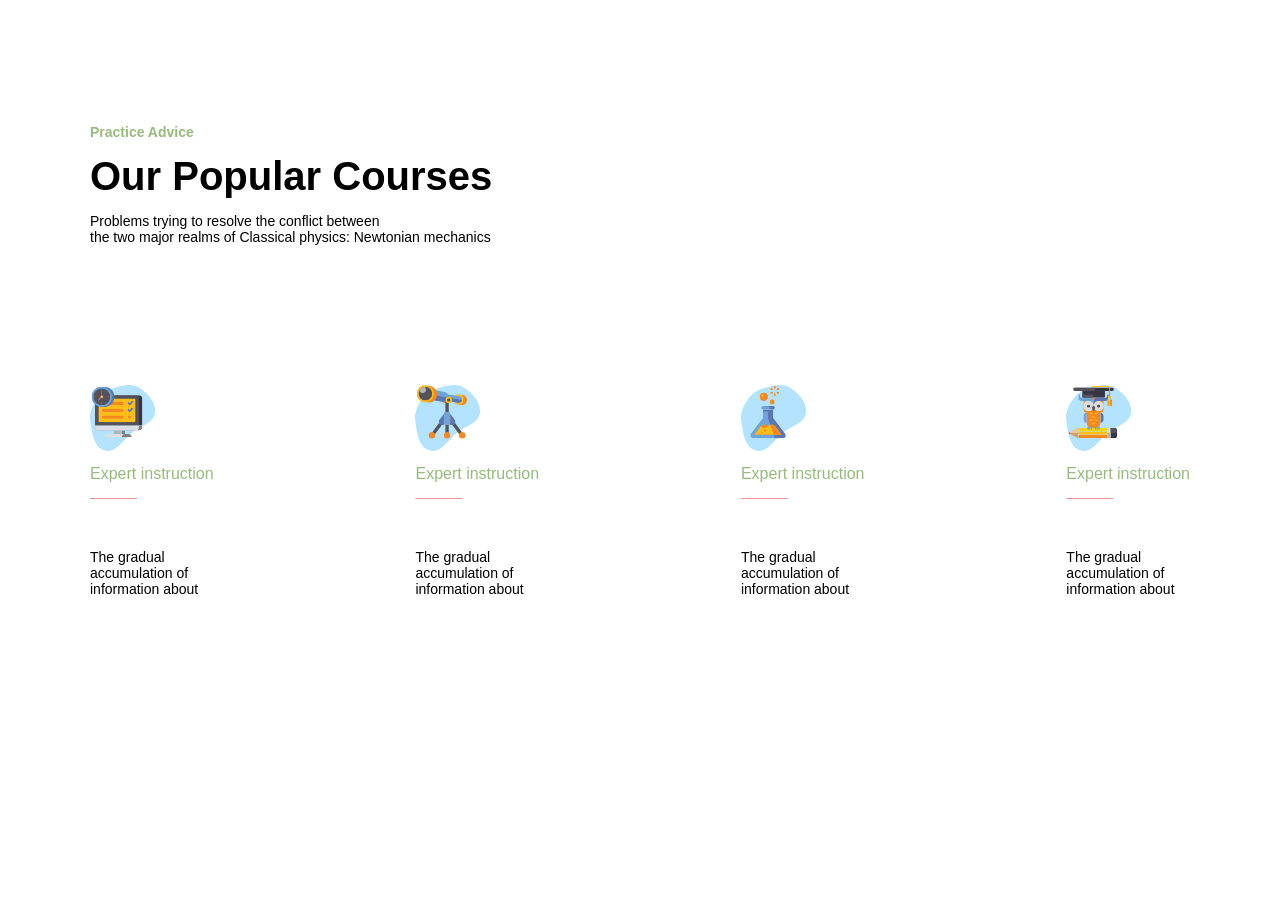
==== School/school-victory/index.html @ bd12674b "чуть доработаней" ====
<!DOCTYPE html>
<html lang="en">
<head>
    <meta charset="UTF-8">
    <meta name="viewport" content="width=device-width, initial-scale=1.0">
    <title>Document</title>
    <link rel = "stylesheet" href = "css/style.css">
</head>
<body>
    <div class="container">
    <div class="hero-info">
        <!-- ======================================================================= -->
         <!-- 1 часть -->

        <!-- ======================================================================= -->
        <!-- 2 часть -->
        <div class="contaener treiding">
            <div class="hero-img mg">
                <img src="#" alt="">
            </div>
            <div class="activ mg">
                <img src="#" alt="">
            </div>
                <div class="deactiv mg">
                <img src="#" alt="">
            </div>
            <!-- Вторая часть -->
            <h6>Practice Advice</h6>
            <h2>Our Popular Courses</h2>
            <p>
                Problems trying to resolve the conflict between <br>
                the two major realms of Classical physics: Newtonian mechanics 
            </p>
            <div class="scool-prog">
                <div class="bloc bloc1">
                    <img src="img/1.svg" class="hero-img gg" alt="">
                    <img src="img/Vector2.svg" class="activ gg" alt="">
                    <img src="img/Vector.svg" class="deactiv gg" alt="">
                    <li class="btn"><a href="#">
                            Expert instruction <br>
                            <div class="lo" >
                                <a href="#">______</a>
                            </div> <br>
                            <p>
                                The gradual <br>
                                accumulation of <br>
                                information about
                            </p>
                        </a></li>
                </div>

                <div class="bloc bloc2">
                    <img src="img/2.svg" class="hero-img gg" alt="">
                    <img src="img/Vector2.svg" class="activ gg" alt="">
                    <img src="img/Vector.svg" class="deactiv gg" alt="">
                    <li class="btn"><a href="#">
                            Expert instruction <br>
                            <div class="lo" >
                                <a href="#">______</a>
                            </div> <br>
                            <p>
                                The gradual <br>
                                accumulation of <br>
                                information about
                            </p>
                        </a></li>
                </div>
                
                <div class="bloc bloc3">
                    <img src="img/3.svg" class="hero-img gg" alt="">
                    <img src="img/Vector2.svg" class="activ gg" alt="">
                    <img src="img/Vector.svg" class="deactiv gg" alt="">
                    <li class="btn"><a href="#">
                            Expert instruction <br>
                            <div class="lo" >
                                <a href="#">______</a>
                            </div> <br>
                            <p>
                                The gradual <br>
                                accumulation of <br>
                                information about
                            </p>
                        </a></li>
                </div>
                
                <div class="bloc bloc4">
                    <img src="img/4.svg" class="hero-img gg" alt="">
                    <img src="img/Vector2.svg" class="activ gg" alt="">
                    <img src="img/Vector.svg" class="deactiv gg" alt="">
                    <li class="btn"><a href="#">
                            Expert instruction <br>
                            <div class="lo" >
                                <a href="#">______</a>
                            </div> <br>
                            <p>
                                The gradual <br>
                                accumulation of <br>
                                information about
                            </p>
                        </a></li>
                </div>

            </div>
            
        </div>
        <!-- ======================================================================= -->
        <!-- 3 часть -->

        <!-- ======================================================================= -->
        <!-- 4 часть -->

        <!-- ======================================================================= -->
        <!-- 5 часть -->

        <!-- ======================================================================= -->
         <!-- 6 часть -->
        
        <!-- ======================================================================= -->
        <!-- 7 часть -->
        
        <!-- ======================================================================= -->
         <!-- 8 часть -->
        
        <!-- ======================================================================= -->
         <!-- Под описание -->
        
        <!-- ======================================================================= -->
        <!-- Телефон -->




    </div>
    </div>
    <script src="js/#"></script>
</body>
</html>
---- School/school-victory/css/style.css ----
@import url('https://fonts.googleapis.com/css2?family=Montserrat+Alternates:wght@400;700&display=swap');
/* ============================================================== */
/* Базовый стиль */
*{margin: 0; padding: 0; box-sizing: border-box;}

body {
    background-color: none;
    font-family: 'Montserrat', sans-serif;
    font-weight: 400;
    color: #000000;
}

a {
    text-decoration: none;
    color: #96BB7C;
}
/* =================================================================== */
/*  */
.hero-info{
    width: 1100px;
    margin: 30px auto;
}

header {
    padding: 50px 0;
}
.container.treiding{
    padding: 80px 0;
}

header nav ul {
    list-style: none;
}
/* ====================================================================== */
/* 1 часть заголовок */
/* ====================================================================== */
/* 2 часть выбор курса */
.contaener.treiding{
    padding: 80px 0;
}
.treiding{
    padding-top: 100px;
}
.treiding .hero-img{
    z-index: 10;
    position: absolute;
    margin: 14px 0;
}
.treiding .activ {
    z-index: 1;
    position: absolute;
    margin: 0 -20px;

}
.treiding .deactiv {
    z-index: 2;
    position: absolute;
}
.treiding .mg {
    position: absolute;
}
.treiding .gg {
    margin-top: -80px;
}
/* .treiding li.btn a {
    background: #05e04e;
    padding: 110px 119px;
    z-index: -1;
} */
.treiding h6{
    color: #96BB7C;
    font-weight: 700;
    margin: 14px 0;
    font-size: 14px;

}
.lo a{
    color: #E74040;
    font-weight: 700;
    margin: 14px 0;
    font-size: 14px;
}
.treiding h2{
    font-weight: 700;
    margin: 14px 0;
    font-size: 40px;

}
.treiding p{
    font-weight: 400;
    font-size: 14px;
  
}
.treiding .scool-prog{
    display: flex;
    justify-content: space-between;
    width: 100%;
    padding: 140px 0;
}
.scool-prog {
    list-style: none;
    margin-top: 80px;
 }
 .scool-prog nav ul li{
    display: inline-block;
 }

.bloc p {
    margin-top: 30px;
    margin-bottom: 10px;
}
/* ====================================================================== */
/* 3 часть  */

/* ====================================================================== */
/* 4 часть  */

/* ====================================================================== */
/* 5 часть  */

/* ====================================================================== */
/* 6 часть  */

/* ====================================================================== */
/* 7 часть  */

/* ====================================================================== */
/* 8 часть  */

/* ====================================================================== */
/* Телефон */
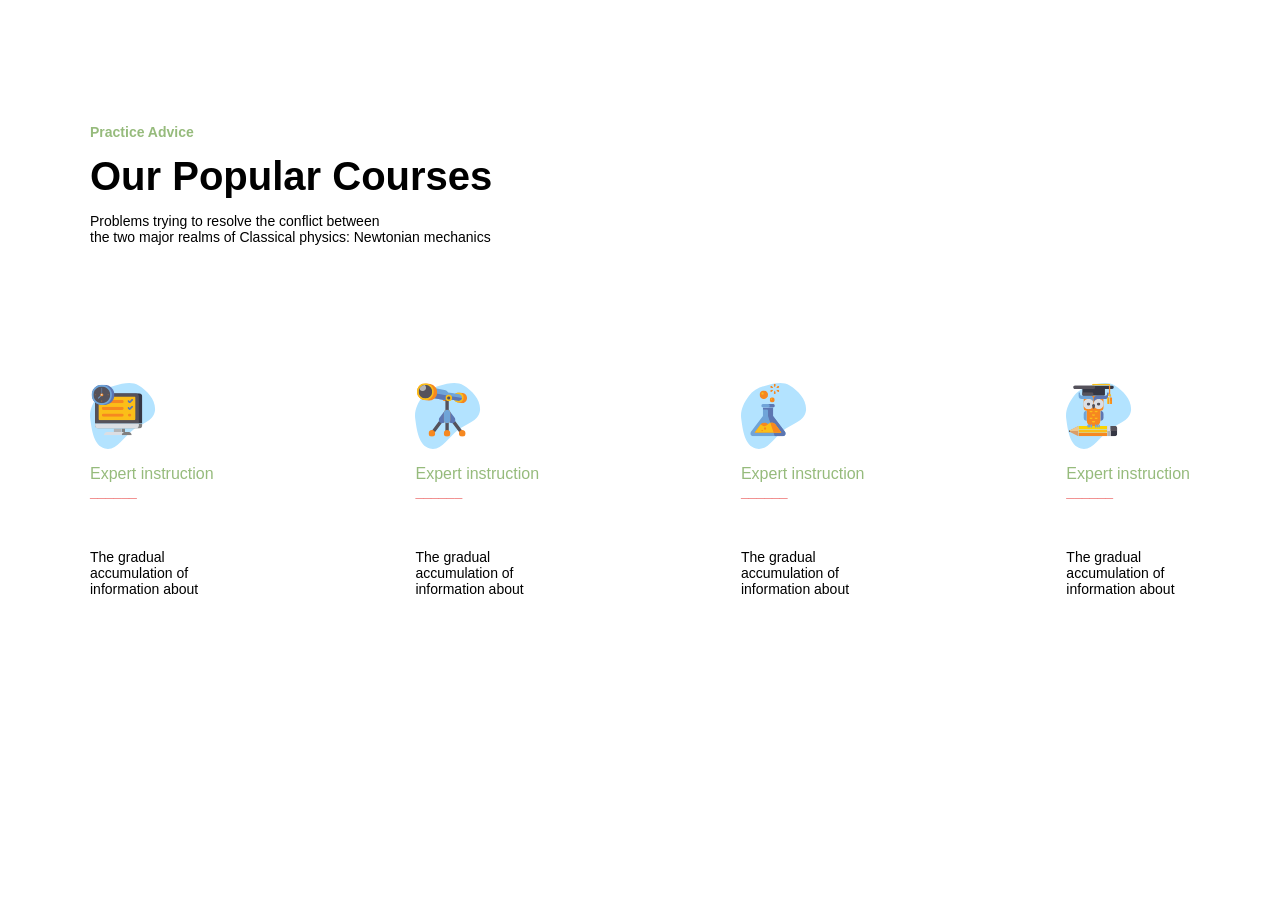
==== commit 60dbc311: "Стабильная законченная база осталось, анимация и обводка кнопки" ====
--- a/School/school-victory/index.html
+++ b/School/school-victory/index.html
@@ -33,11 +33,11 @@
             </p>
             <div class="scool-prog">
                 <div class="bloc bloc1">
-                    <img src="img/1.svg" class="hero-img gg" alt="">
-                    <img src="img/Vector2.svg" class="activ gg" alt="">
-                    <img src="img/Vector.svg" class="deactiv gg" alt="">
                     <li class="btn"><a href="#">
                             Expert instruction <br>
+                            <img src="img/1.svg" class="hero-img gg" alt="">
+                            <img src="img/Vector2.svg" class="activ gg" alt="">
+                            <img src="img/Vector.svg" class="deactiv gg" alt="">
                             <div class="lo" >
                                 <a href="#">______</a>
                             </div> <br>
@@ -50,11 +50,11 @@
                 </div>
 
                 <div class="bloc bloc2">
-                    <img src="img/2.svg" class="hero-img gg" alt="">
-                    <img src="img/Vector2.svg" class="activ gg" alt="">
-                    <img src="img/Vector.svg" class="deactiv gg" alt="">
                     <li class="btn"><a href="#">
                             Expert instruction <br>
+                            <img src="img/2.svg" class="hero-img gg" alt="">
+                            <img src="img/Vector2.svg" class="activ gg" alt="">
+                            <img src="img/Vector.svg" class="deactiv gg" alt="">
                             <div class="lo" >
                                 <a href="#">______</a>
                             </div> <br>
@@ -67,11 +67,11 @@
                 </div>
                 
                 <div class="bloc bloc3">
-                    <img src="img/3.svg" class="hero-img gg" alt="">
-                    <img src="img/Vector2.svg" class="activ gg" alt="">
-                    <img src="img/Vector.svg" class="deactiv gg" alt="">
                     <li class="btn"><a href="#">
                             Expert instruction <br>
+                            <img src="img/3.svg" class="hero-img gg" alt="">
+                            <img src="img/Vector2.svg" class="activ gg" alt="">
+                            <img src="img/Vector.svg" class="deactiv gg" alt="">
                             <div class="lo" >
                                 <a href="#">______</a>
                             </div> <br>
@@ -84,11 +84,11 @@
                 </div>
                 
                 <div class="bloc bloc4">
-                    <img src="img/4.svg" class="hero-img gg" alt="">
-                    <img src="img/Vector2.svg" class="activ gg" alt="">
-                    <img src="img/Vector.svg" class="deactiv gg" alt="">
                     <li class="btn"><a href="#">
                             Expert instruction <br>
+                            <img src="img/4.svg" class="hero-img gg" alt="">
+                            <img src="img/Vector2.svg" class="activ gg" alt="">
+                            <img src="img/Vector.svg" class="deactiv gg" alt="">
                             <div class="lo" >
                                 <a href="#">______</a>
                             </div> <br>
--- a/School/school-victory/css/style.css
+++ b/School/school-victory/css/style.css
@@ -60,11 +60,11 @@
     position: absolute;
 }
 .treiding .gg {
-    margin-top: -80px;
+    margin-top: -100px;
 }
-/* .treiding li.btn a {
-    background: #05e04e;
-    padding: 110px 119px;
+/* .treiding li.btn {
+    background: #96BB7C;
+    padding: 30px 15px;
     z-index: -1;
 } */
 .treiding h6{
